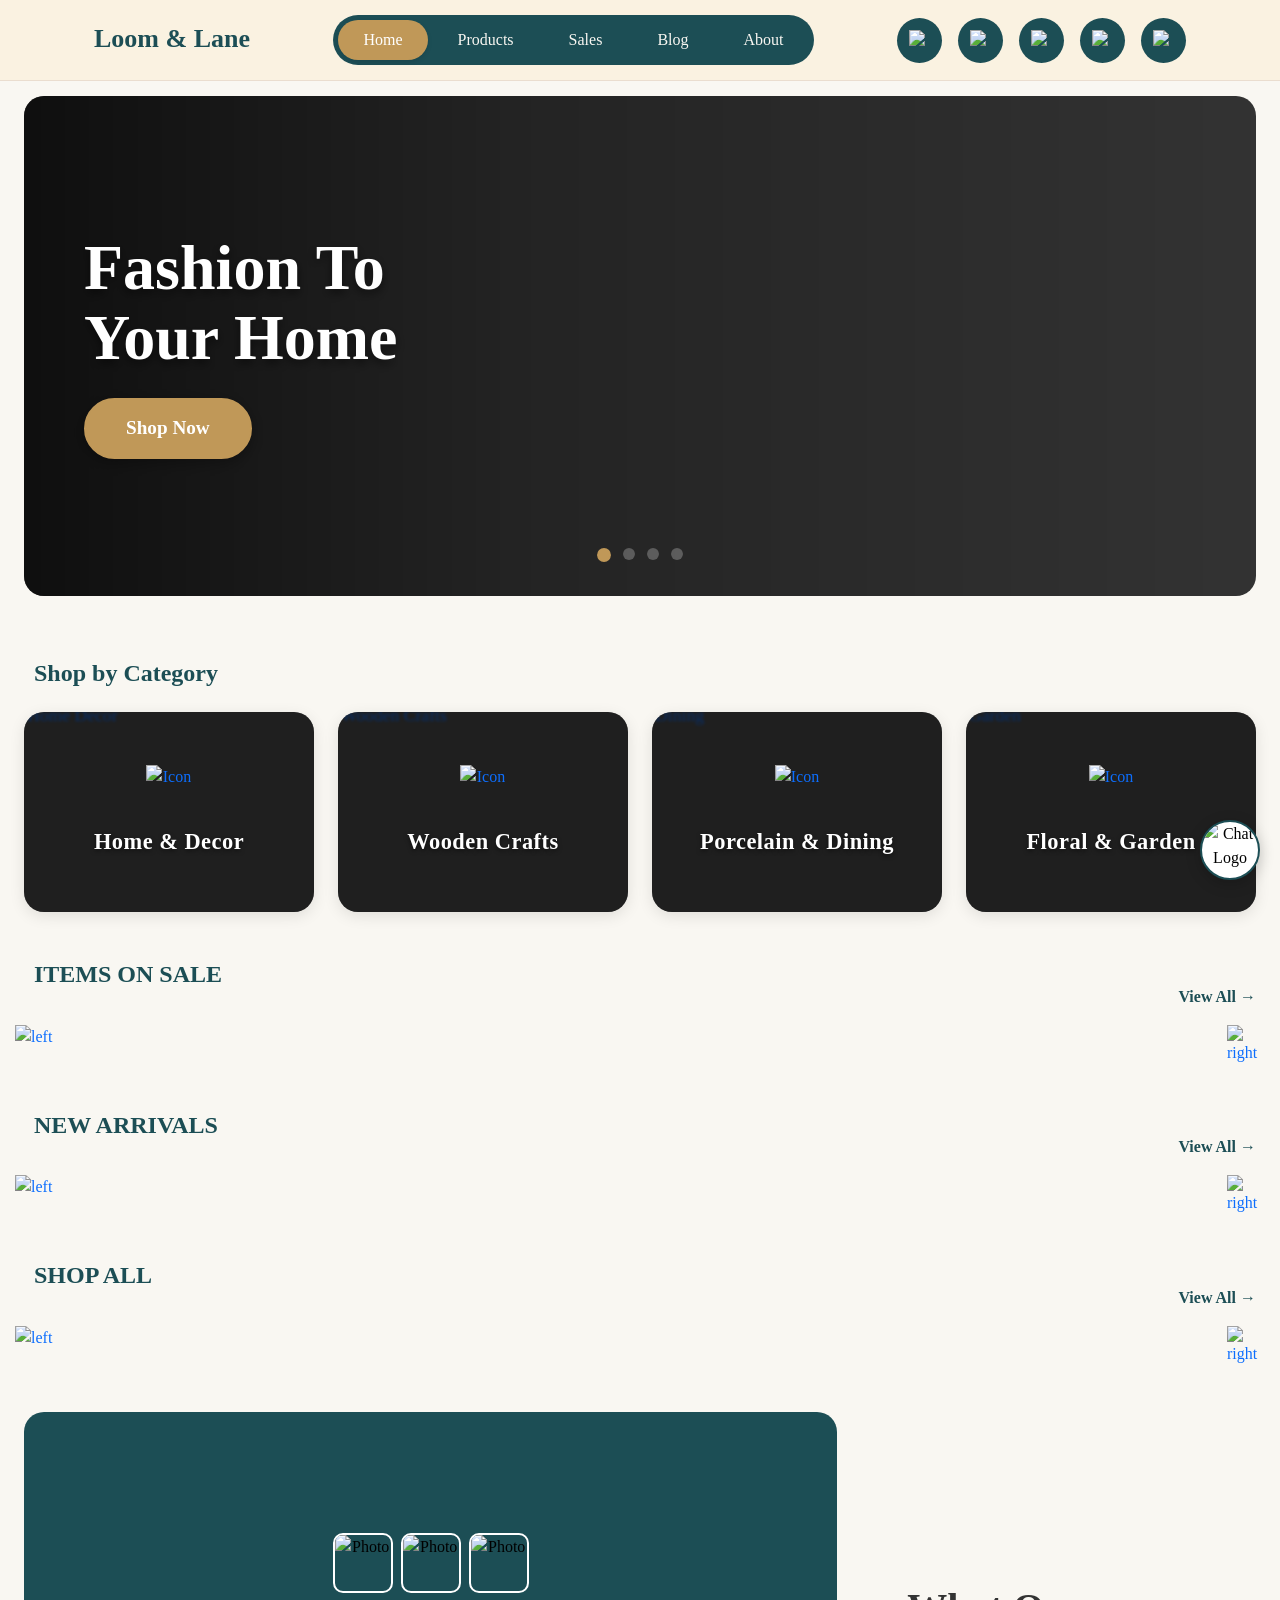
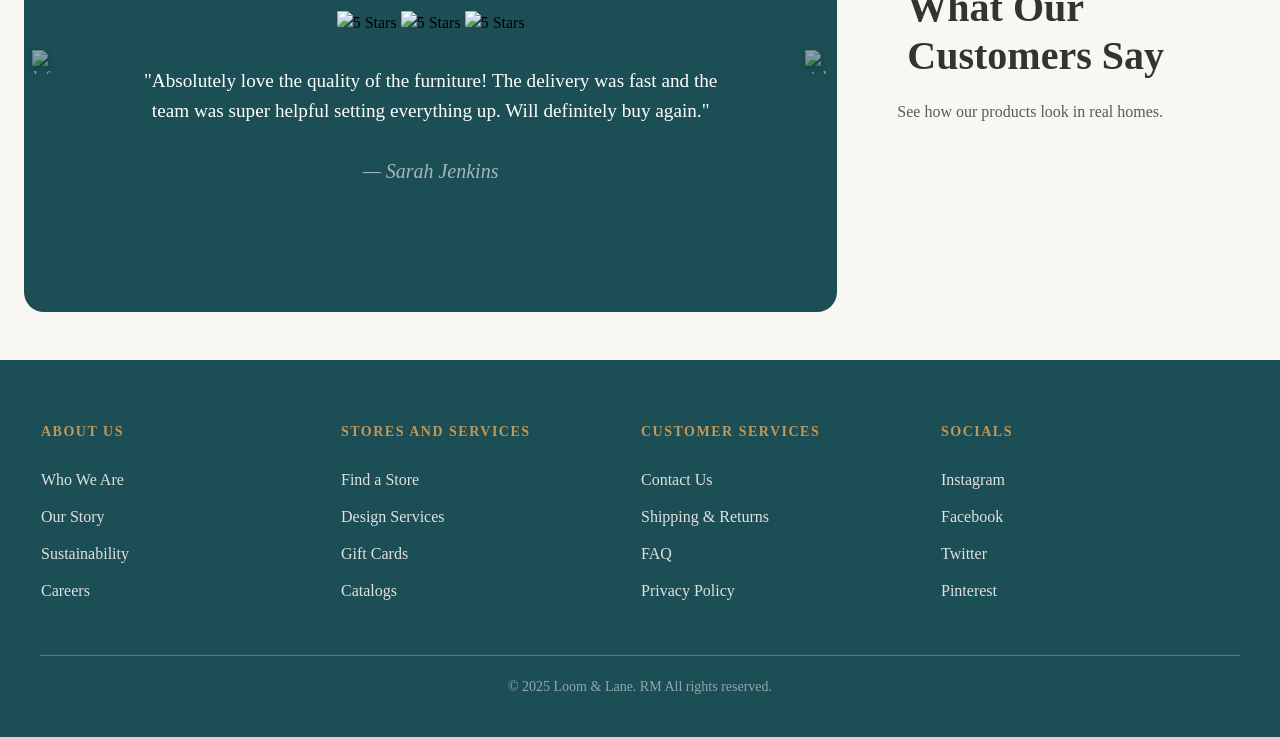
==== index.html @ faef854e "Add files via upload" ====
<!DOCTYPE html>
<html lang="en">

<head>
    <meta charset="UTF-8">
    <meta name="viewport" content="width=device-width, initial-scale=1.0">
    <title>Loom & Lane | Fashion To Your Home</title>
    <link rel="icon" type="image/x-icon" href=" assets/icons/logo2.png">
    <link href="https://cdn.jsdelivr.net/npm/bootstrap@5.3.8/dist/css/bootstrap.min.css" rel="stylesheet">
    <link rel="stylesheet" href="css/styles.css">
</head>

<body data-theme="light">

    <header class="site-header sticky-top">
        <div class="container px-4 d-flex justify-content-between align-items-center">
            <div class="logo-area"><a href="index.html" class="logo-text">Loom & Lane</a></div>
            <nav class="nav-pill-container d-none d-xl-block">
                <ul>
                    <li><a href="index.html" class="active">Home</a></li>
                    <li><a href="products.html">Products</a></li>
                    <li><a href="sales.html">Sales</a></li>
                    <li><a href="blog.html">Blog</a></li>
                    <li><a href="about.html">About</a></li>
                </ul>
            </nav>
            <div class="header-icons d-flex gap-3 align-items-center">
                <div class="search-wrapper position-relative">
                <input type="checkbox" id="search-toggle" class="d-none">
                <input type="text" id="search-input" class="search-input" placeholder="Search products...">
                <label for="search-toggle" class="icon-circle search-label">
                    <img src="assets/icons/header-icons/search.svg" alt="Search">
                </label>
                
                <div id="search-results" class="search-dropdown-box d-none"></div>
            </div>
                <button class="icon-circle theme-toggle border-0" id="theme-btn">
                    <img src="assets/icons/header-icons/light_mode.svg" alt="Light" class="mode-icon sun-icon">
                    <img src="assets/icons/header-icons/dark_mode.svg" alt="Dark" class="mode-icon moon-icon d-none">
                </button>
                <a href="watchlist.html" class="icon-circle d-none d-sm-flex"><img src=" assets/icons/header-icons/favorite.svg" alt="Wishlist"></a>
                <a href="cart.html" class="icon-circle position-relative">
                    <img src="assets/icons/header-icons/shopping_cart.svg" alt="Cart">
                    <span id="cart-count" class="position-absolute top-0 start-100 translate-middle badge rounded-pill bg-danger" style="font-size: 0.7rem; display: none;">
                        0
                    </span>
                </a>
                <a href="account.html" class="icon-circle d-none d-sm-flex"><img src="assets/icons/header-icons/account.svg" alt="Account"></a>
                <button class="icon-circle mobile-toggle d-xl-none" type="button" data-bs-toggle="offcanvas" data-bs-target="#mobileMenu">
                    <img src="assets/icons/header-icons/menu.svg" alt="Menu" style="width: 20px; height: 20px;">
                </button>
            </div>
        </div>
    </header>

    <div class="offcanvas offcanvas-end mobile-menu-drawer" tabindex="-1" id="mobileMenu">
        <div class="offcanvas-header">
            <h5 class="logo-text">Loom & Lane</h5>
            <button type="button" class="btn-close" data-bs-dismiss="offcanvas" aria-label="Close"></button>
        </div>
        <div class="offcanvas-body">
            <ul class="mobile-nav-list">
                <li><a href="index.html" class="active">Home</a></li>
                <li><a href="products.html">Products</a></li>
                <li><a href="sales.html">Sales</a></li>
                <li><a href="blog.html">Blog</a></li>
                <li><a href="about.html">About</a></li>
            </ul>
        </div>
    </div>

    <section class="hero-section">
        <div class="container-fluid px-4">
            <div id="heroSlider" class="carousel slide hero-card" data-bs-ride="carousel" data-bs-touch="true" data-bs-interval="4000">
                
                <div class="carousel-indicators">
                    <button type="button" data-bs-target="#heroSlider" data-bs-slide-to="0" class="active"></button>
                    <button type="button" data-bs-target="#heroSlider" data-bs-slide-to="1"></button>
                    <button type="button" data-bs-target="#heroSlider" data-bs-slide-to="2"></button>
                    <button type="button" data-bs-target="#heroSlider" data-bs-slide-to="3"></button>
                </div>

                <div class="carousel-inner h-100">
                    <div class="carousel-item active h-100 slide-gray" style="background-image: url(' assets/images/hero/Fashion To Your Home.jpeg');">
                        <div class="hero-overlay"></div>
                        <div class="hero-content">
                            <h2 class="hero-title">Fashion To <br>Your Home</h2>
                            <a href="products.html" class="btn-corner">Shop Now</a>
                        </div>
                    </div>
                    <div class="carousel-item h-100 slide-blue" style="background-image: url(' assets/images/hero/saleh.jpeg');">
                        <div class="hero-overlay"></div>
                        <div class="hero-content">
                            <h2 class="hero-title">Save up to 25%</h2>
                            <a href="sales.html" class="btn-corner">SALE</a>
                        </div>
                    </div>
                    <div class="carousel-item h-100 slide-green" style="background-image: url(' assets/images/hero/Natural Living.jpeg');">
                        <div class="hero-overlay"></div>
                        <div class="hero-content">
                            <h2 class="hero-title">Natural Living</h2>
                            <a href="products.html" class="btn-corner">Buy Now</a>
                        </div>
                    </div>
                    <div class="carousel-item h-100 slide-beige" style="background-image: url(' assets/images/hero/Cozy Comfort.jpeg');">
                        <div class="hero-overlay"></div>
                        <div class="hero-content">
                            <h2 class="hero-title">Cozy Comfort</h2>
                            <a href="products.html" class="btn-corner">Explore</a>
                        </div>
                    </div>
                </div>
            </div>
        </div>
    </section>

    <section class="container-fluid shop-container px-4 mt-5 mb-5">
        <h3 class="section-title mb-4">Shop by Category</h3>
        <div class="row g-4">
            <div class="col-6 col-lg-3">
                <a href="products.html?category=home" class="category-card">
                    <img src="assets/images/Categories/Home and Decor.jpeg" alt="Home Decor" class="cat-bg-img">
                    <div class="category-content">
                        <img src="assets/icons/category/home_decor.svg" alt="Icon" class="cat-icon">
                        <p>Home & Decor</p>
                    </div>
                </a>
            </div>
            <div class="col-6 col-lg-3">
                <a href="products.html?category=wood" class="category-card">
                    <img src="assets/images/Categories/Wooden Crafts.jpeg" alt="Wooden Crafts" class="cat-bg-img">
                    <div class="category-content">
                        <img src="assets/icons/category/wooden_craft.svg" alt="Icon" class="cat-icon">
                        <p>Wooden Crafts</p>
                    </div>
                </a>
            </div>
            <div class="col-6 col-lg-3">
                <a href="products.html?category=dining" class="category-card">
                    <img src="assets/images/Categories/Porcelain and Dining.jpeg" alt="Dining" class="cat-bg-img">
                    <div class="category-content">
                        <img src="assets/icons/category/porcelain_and_dining.svg" alt="Icon" class="cat-icon">
                        <p>Porcelain & Dining</p>
                    </div>
                </a>
            </div>
            <div class="col-6 col-lg-3">
                <a href="products.html?category=garden" class="category-card">
                    <img src="assets/images/Categories/Floral and Garden.jpeg" alt="Garden" class="cat-bg-img">
                    <div class="category-content">
                        <img src="assets/icons/category/floral_and_garden.svg" alt="Icon" class="cat-icon">
                        <p>Floral & Garden</p>
                    </div>
                </a>
            </div>
        </div>
    </section>

    <section class="container-fluid px-4 mt-5 mb-5">
        <div class="d-flex justify-content-between align-items-end mb-4">
            <h3 class="section-title text-uppercase">Items on Sale</h3>
            <a href="sales.html" class="view-all-link">View All &rarr;</a>
        </div>
        <div class="slider-wrapper position-relative">
            <a href="#start" class="arrow-btn left-arrow"><img src="assets/icons/product scroller/arrow_circle_left.svg" alt="left"></a>
            <div class="scroll-container" id="sale-container"></div>
            <a href="#end" class="arrow-btn right-arrow"><img src="assets/icons/product scroller/arrow_circle_right.svg" alt="right"></a>
        </div>
    </section>

    <section class="container-fluid px-4 mt-5 mb-5">
        <div class="d-flex justify-content-between align-items-end mb-4">
            <h3 class="section-title text-uppercase">New Arrivals</h3>
            <a href="products.html" class="view-all-link">View All &rarr;</a>
        </div>
        <div class="slider-wrapper position-relative">
            <a href="#start" class="arrow-btn left-arrow"><img src="assets/icons/product scroller/arrow_circle_left.svg" alt="left"></a>
            <div class="scroll-container" id="new-container"></div>
            <a href="#end" class="arrow-btn right-arrow"><img src="assets/icons/product scroller/arrow_circle_right.svg" alt="right"></a>
        </div>
    </section>

    <section class="container-fluid px-4 mt-5 mb-5">
        <div class="d-flex justify-content-between align-items-end mb-4">
            <h3 class="section-title text-uppercase">Shop All</h3>
            <a href="products.html" class="view-all-link">View All &rarr;</a>
        </div>
        <div class="slider-wrapper position-relative">
            <a href="#start" class="arrow-btn left-arrow"><img src="assets/icons/product scroller/arrow_circle_left.svg" alt="left"></a>
            <div class="scroll-container" id="all-container"></div>
            <a href="#end" class="arrow-btn right-arrow"><img src="assets/icons/product scroller/arrow_circle_right.svg" alt="right"></a>
        </div>
    </section>

    <section class="container-fluid px-4 mt-5 mb-5">
        <div class="row align-items-center">
            <div class="col-md-8 mb-4 mb-md-0">
                <div class="hero-card review-box-custom position-relative d-flex align-items-stretch">
                    <div id="reviewSlider" class="carousel slide w-100" data-bs-ride="carousel" data-bs-interval="4000">
                        <div class="carousel-inner h-100">
                            
                            <div class="carousel-item active h-100" style="background: transparent;">
                                <div class="d-flex flex-column justify-content-center align-items-center h-100 text-center px-5">
                                    <div class="d-flex gap-2 justify-content-center mb-3">
                                        <img src="assets/images/customer_review/c1.jpeg" alt="Photo" class="cust-photo" onclick="openReviewImage(this)">
                                        <img src="assets/images/customer_review/c2.jpeg" alt="Photo" class="cust-photo" onclick="openReviewImage(this)">
                                        <img src="assets/images/customer_review/c3.jpeg" alt="Photo" class="cust-photo" onclick="openReviewImage(this)">
                                    </div>
                                    <div class="mb-3">
                                        <img src="assets/icons/Customer review/star_rate.svg" alt="5 Stars" class="star-img">
                                        <img src="assets/icons/Customer review/star_rate.svg" alt="5 Stars" class="star-img">
                                        <img src="assets/icons/Customer review/star_rate.svg" alt="5 Stars" class="star-img">
                                    </div>
                                    <p class="review-text">"Absolutely love the quality of the furniture! The delivery was fast and the team was super helpful setting everything up. Will definitely buy again."</p>
                                    <h5 class="review-author mt-3">— Sarah Jenkins</h5>
                                </div>
                            </div>

                            <div class="carousel-item h-100" style="background: transparent;">
                                <div class="d-flex flex-column justify-content-center align-items-center h-100 text-center px-5">
                                    <div class="d-flex gap-2 justify-content-center mb-3">
                                        <img src="assets/images/customer_review/c4.jpeg" alt="Photo" class="cust-photo" onclick="openReviewImage(this)">
                                        <img src="assets/images/customer_review/c5.jpeg" alt="Photo" class="cust-photo" onclick="openReviewImage(this)">
                                    </div>
                                    <div class="mb-3"><img src=" assets/icons/Customer review/star_rate.svg" alt="5 Stars" class="star-img"></div>
                                    <p class="review-text">"The lamp looks exactly like the pictures. Great build quality and fits my living room perfectly."</p>
                                    <h5 class="review-author mt-3">— Michael Brown</h5>
                                </div>
                            </div>

                            <div class="carousel-item h-100" style="background: transparent;">
                                <div class="d-flex flex-column justify-content-center align-items-center h-100 text-center px-5">
                                    <div class="d-flex gap-2 justify-content-center mb-3">
                                        <img src=" assets/images/customer_review/c6.jpeg" alt="Customer Photo" class="cust-photo" onclick="openReviewImage(this)">
                                        <img src=" assets/images/customer_review/c7.jpeg" alt="Customer Photo" class="cust-photo" onclick="openReviewImage(this)">
                                    </div>
                                    <div class="mb-3">
                                        <img src=" assets/icons/Customer review/star_rate.svg" alt="5 Stars" class="star-img">
                                        <img src=" assets/icons/Customer review/star_rate.svg" alt="5 Stars" class="star-img">
                                        <img src=" assets/icons/Customer review/star_rate.svg" alt="5 Stars" class="star-img">
                                    </div>
                                    <p class="review-text">"Absolutely in love with this tapestry! The batik details of the elephants and dancers are incredibly intricate and add such a warm, cultural vibe to my living room."</p>
                                    <h5 class="review-author mt-3">— Sarah Jenkins</h5>
                                </div>
                            </div>

                        </div>
                        <button class="carousel-control-prev review-arrow arrow-left" type="button" data-bs-target="#reviewSlider" data-bs-slide="prev"><img src=" assets/icons/Customer review/arrow_circle_left.png" alt="left"></button>
                        <button class="carousel-control-next review-arrow arrow-right" type="button" data-bs-target="#reviewSlider" data-bs-slide="next"><img src=" assets/icons/Customer review/arrow_circle_right.png" alt="right"></button>
                    </div>
                </div>
            </div>
            <div class="col-md-4 ps-md-5 text-center text-md-start">
                <h2 class="section-title" style="color: #333; font-size: 2.5rem;">What Our<br>Customers Say</h2>
                <p class="text-muted mt-2">See how our products look in real homes.</p>
            </div>
        </div>
    </section>

    <footer class="container-fluid p-0 mt-5">
        <div class="footer-box">
            <table class="footer-table">
                <thead><tr><th width="25%">About Us</th><th width="25%">Stores And Services</th><th width="25%">Customer Services</th><th width="25%">Socials</th></tr></thead>
                <tbody>
                    <tr><td><a href="about.html">Who We Are</a></td><td><a href="about.html">Find a Store</a></td><td><a href="about.html">Contact Us</a></td><td><a href="#">Instagram</a></td></tr>
                    <tr><td><a href="about.html">Our Story</a></td><td><a href="about.html">Design Services</a></td><td><a href="#">Shipping & Returns</a></td><td><a href="#">Facebook</a></td></tr>
                    <tr><td><a href="about.html">Sustainability</a></td><td><a href="products.html">Gift Cards</a></td><td><a href="#">FAQ</a></td><td><a href="#">Twitter</a></td></tr>
                    <tr><td><a href="about.html">Careers</a></td><td><a href="about.html">Catalogs</a></td><td><a href="#">Privacy Policy</a></td><td><a href="#">Pinterest</a></td></tr>
                </tbody>
            </table>
            <hr style="border-color: #ffffff; margin-top: 40px; margin-bottom: 20px;">
            <p class="text-center small text-muted mb-0">&copy; 2025 Loom & Lane. RM All rights reserved.</p>
        </div>
    </footer>

    <div id="reviewImageModal" class="image-modal" onclick="closeReviewImage()">
        <span class="close-modal">&times;</span>
        <img class="modal-content no-anim" id="reviewFullImage">
    </div>

    <script src="https://cdn.jsdelivr.net/npm/bootstrap@5.3.8/dist/js/bootstrap.bundle.min.js"></script>
    
    <script src="data/products.js"></script>
    
    <script src="js/app.js"></script>

    <script>
        document.addEventListener('DOMContentLoaded', () => {
            
            // New Arrivals
            const newArrivalIds = [24, 18, 14, 7, 2, 22, 28, 4];

            // Shop All
            const shopAllIds = [26, 17, 23, 13, 4, 15, 8, 12];

            // Items on Sale
            const saleContainer = document.getElementById('sale-container');
            
            if(typeof productsData !== 'undefined') {
                const saleProducts = productsData.filter(p => p.price && p.price < p.original_price);
                renderProductList(saleContainer, saleProducts);

                
                const newContainer = document.getElementById('new-container');
                const newProducts = getProductsByIds(newArrivalIds);
                renderProductList(newContainer, newProducts);

               
                const allContainer = document.getElementById('all-container');
                const allProducts = getProductsByIds(shopAllIds);
                renderProductList(allContainer, allProducts);
            }

            // product details
            function getProductsByIds(idList) {
                
                return idList.map(id => productsData.find(p => p.id === id)).filter(item => item !== undefined);
            }

            
            function renderProductList(container, productList) {
                container.innerHTML = ''; 
                
                productList.forEach(prod => {
                    
                    const isOnSale = prod.price && prod.price < prod.original_price;
                    const displayPrice = isOnSale ? prod.price : prod.original_price;
                    
                    
                    const badgeHtml = isOnSale 
                        ? `<span class="badge-sale">${Math.round(((prod.original_price - prod.price)/prod.original_price)*100)}% OFF</span>` 
                        : '';
                    
                    const priceHtml = isOnSale
                        ? `<span class="price-old">LKR ${prod.original_price.toLocaleString()}</span>
                           <span class="price-new">LKR ${prod.price.toLocaleString()}</span>`
                        : `<p class="small">LKR ${prod.original_price.toLocaleString()}.00</p>`;

                    
                    const html = `
                        <a href="product-detail.html?id=${prod.id}" class="scroll-card position-relative">
                            ${badgeHtml}
                            <div class="img-wrapper">
                                <img src="../${prod.main_image}" alt="${prod.name}">
                            </div>
                            <h5 class="mt-3 fw-bold">${prod.name}</h5>
                            <div class="d-flex gap-2 align-items-center justify-content-center">
                                ${priceHtml}
                            </div>
                        </a>`;
                    
                    container.innerHTML += html;
                });
            }
        });

        
        function openReviewImage(img) {
            var modal = document.getElementById("reviewImageModal");
            var modalImg = document.getElementById("reviewFullImage");
            modal.style.display = "block";
            modalImg.src = img.src;
        }
        function closeReviewImage() {
            var modal = document.getElementById("reviewImageModal");
            modal.style.display = "none";
        }
    </script>

    <script src="https://cdn.jsdelivr.net/npm/bootstrap@5.3.8/dist/js/bootstrap.bundle.min.js"></script>
    <script src="js/chatbot.js"></script>

</body>
</html>
---- css/styles.css ----
body {
    font-family: 'Times New Roman', Times, serif;
    background-color: #F9F7F2;   
    color: rgb(0, 0, 0);
    margin: 0;
    padding: 0;
    transition: background-color 0.3s, color 0.3s;
}

/* --- header style --- */
.site-header {
    background: #faf2e1;
    padding: 15px 0;
    border-bottom: 1px solid #eaddcf;
    width: 100%;
    z-index: 1000;
}

.logo-text {
    font-family: 'Times New Roman', Times, serif;
    font-size: 26px;
    font-weight: bold;
    color: #1C4E55;
    text-decoration: none;
    line-height: 1;
    white-space: nowrap;
}

/* --- navigation pill --- */
.nav-pill-container ul {
    background-color: #1C4E55;
    border-radius: 50px;
    padding: 5px;
    margin: 0;
    display: flex;
    list-style: none;
    gap: 5px;
    align-items: center;
}

.nav-pill-container a {
    text-decoration: none;
    color: #F9F7F2;
    font-weight: 500;
    padding: 8px 25px;  
    font-size: 16px;    
    border-radius: 50px;
    display: block;
    transition: all 0.3s ease;
    white-space: nowrap;
}

.nav-pill-container a.active {
    background-color: #C09858;
    color: #ffffff;
    box-shadow: 0 2px 5px rgba(0,0,0,0.1);
}

.nav-pill-container a:hover {
    color: #9effdf;
}

/* --- icons --- */
.icon-circle {
    width: 45px;
    height: 45px;
    border: 1px solid rgba(28, 78, 85, 0.2); 
    border-radius: 50%;
    display: flex;
    align-items: center;
    justify-content: center;
    transition: all 0.2s;
    background-color: #1C4E55;
    text-decoration: none;
    box-sizing: border-box;
    flex-shrink: 0;
    cursor: pointer;
    border: none;
}

.icon-circle img {
    width: 20px;
    height: 20px;
    object-fit: contain;
    display: block;
}

.icon-circle:hover {
    background-color: #9effdf;
    transform: scale(1.05);
}

/* --- search bar --- */
.search-wrapper {
    display: flex;
    align-items: center; 
    height: 45px;
}

.search-input {
    height: 100%;        
    padding: 0;
    border: none;
    outline: none;
    background-color: transparent;
    font-size: 16px;
    color: #1C4E55;
    transition: width 0.4s ease, background-color 0.4s ease;
    border-radius: 50px 0 0 50px;
    width: 0;
    opacity: 0;
}

.search-label {
    z-index: 2;
}

#search-toggle:checked ~ .search-input {
    width: 220px;
    background-color: #e6dfcf; 
    padding: 0 0 0 20px; 
    opacity: 1;
}

#search-toggle:checked ~ .search-label {
    background-color: #e6dfcf;
    border-radius: 0 50px 50px 0;
}

/* --- mobile menu --- */
.mobile-menu-drawer {
    background-color: #faf2e1;
}

.mobile-nav-list {
    list-style: none;
    padding: 0;
    margin: 20px 0;
}

.mobile-nav-list li {
    margin-bottom: 10px;
}

.mobile-nav-list a {
    display: block;
    font-size: 18px;
    font-weight: 600;
    color: #1C4E55;
    text-decoration: none;
    padding: 10px;
    border-radius: 8px;
    text-align: center;
}

.mobile-nav-list a:hover,
.mobile-nav-list a.active {
    background-color: #e6dfcf;
}

/* --- theme --- */
.theme-toggle {
    background-color: #1C4E55; 
    cursor: pointer;
    position: relative;
    overflow: hidden;
}

.theme-toggle:hover {
    background-color: #9effdf;
}

.mode-icon {
    width: 20px;
    height: 20px;
    object-fit: contain;
}


/* hero section*/

.hero-section {
    background-color: transparent;
    padding: 15px 0; 
}

/* Rounded Corners */
.hero-card {
    border-radius: 20px;
    overflow: hidden;
    position: relative;
    height: 500px; 
    background-color: #333;
}

/* Background Image Slide */
.carousel-item {
    height: 100%; 
    width: 100%;
    background-size: cover;
    background-position: center;
    background-repeat: no-repeat;
    position: relative;
}

/* Gradient */
.hero-overlay {
    position: absolute;
    top: 0; left: 0; width: 100%; height: 100%;
    
    background: linear-gradient(to right, rgba(0,0,0,0.7) 0%, rgba(0,0,0,0.3) 40%, transparent 100%);
    z-index: 1;
}

/* Content Text & Buttons */
.hero-content {
    position: relative;
    z-index: 2;
    height: 100%;
    display: flex;
    flex-direction: column;
    justify-content: center;
    align-items: flex-start; 
    padding-left: 60px; 
    max-width: 600px;
}

/* Hero Title */
.hero-title {
    font-family: 'Playfair Display', serif;
    font-size: 4rem; 
    line-height: 1.1;
    margin-bottom: 25px;
    color: #ffffff !important; 
    text-shadow: 0 4px 10px rgba(0,0,0,0.5); 
    font-weight: 700;
}

/* universal hero button */
.btn-corner {
    display: inline-block;
    padding: 14px 40px;
    font-size: 1.2rem;
    font-weight: 600;
    text-decoration: none;
    border-radius: 50px;
    transition: all 0.3s ease;
    border: 2px solid transparent;
    box-shadow: 0 4px 15px rgba(0,0,0,0.3);
}

.btn-corner:hover {
    background-color: transparent;
    transform: translateY(-3px);
}

/* --- slideshow 4 colors --- */

/* Slide 1 */
.slide-gray .btn-corner {
    background-color: #C09858; 
    color: #ffffff;
    border-color: #C09858;
}
.slide-gray .btn-corner:hover {
    color: #C09858; 
    border-color: #fff; 
    background-color: #fff;
}

/* Slide 2 */
.slide-blue .btn-corner {
    background-color: #ff0000; 
    color: #ffffff;
    border-color: #ff0000;
}
.slide-blue .btn-corner:hover {
    color: #1C4E55; 
    border-color: #fff; 
    background-color: #fff;
}

/* Slide 3 */
.slide-green .btn-corner {
    background-color: #2E947A; 
    color: #ffffff;
    border-color: #2E947A;
}
.slide-green .btn-corner:hover {
    color: #2E947A; 
    background-color: #fff;
    border-color: #fff;
}

/* Slide 4*/
.slide-beige .btn-corner {
    background-color: #3E2B26; 
    color: #ffffff;
    border-color: #3E2B26;
}
.slide-beige .btn-corner:hover {
    color: #3E2B26;
    background-color: #fff;
    border-color: #fff;
}


/* indicators */
.carousel-indicators { z-index: 10; margin-bottom: 1.5rem; }
.carousel-indicators button {
    width: 12px !important; height: 12px !important; border-radius: 50%;
    background-color: rgba(255, 255, 255, 0.5) !important; border: none; margin: 0 6px !important;
}
.carousel-indicators .active { width: 14px !important; height: 14px !important; background-color: #C09858 !important; opacity: 1; }

/* mobile height */
@media (max-width: 768px) {
    .hero-card, .carousel-item { height: 400px; } 
    .hero-title { font-size: 2.8rem; }
    .hero-content { padding-left: 20px; padding-right: 20px; align-items: center; text-align: center; width: 100%; max-width: 100%; background: rgba(0,0,0,0.3); } /* Center on mobile */
    .hero-overlay { background: rgba(0,0,0,0.4); }
}


/* category selection */
.section-title {
    text-align: left; margin-bottom: 20px; font-weight: bold; font-size: 1.5rem; color: #1C4E55; margin-left: 10px;
}

.category-card {
    position: relative; display: flex; align-items: center; justify-content: center;
    height: 200px; border-radius: 20px; overflow: hidden; text-decoration: none;
    box-shadow: 0 4px 15px rgba(0,0,0,0.1); transition: transform 0.3s ease, box-shadow 0.3s ease;
    cursor: pointer; background-color: #333;
}
.category-card:hover { transform: translateY(-5px); box-shadow: 0 10px 25px rgba(0,0,0,0.2); }

.category-card::before {
    content: ""; position: absolute; top: 0; left: 0; right: 0; bottom: 0;
    background: rgba(0, 0, 0, 0.4); transition: background 0.3s ease; z-index: 1;
}
.category-card:hover::before { background: rgba(0, 0, 0, 0.5); }

.cat-bg-img {
    position: absolute; top: 0; left: 0; width: 100%; height: 100%; object-fit: cover;
    z-index: 0; filter: blur(1.5px) brightness(0.7); transform: scale(1.1);
    transition: filter 0.3s ease, transform 0.3s ease;
}
.category-card:hover .cat-bg-img { filter: blur(1px) brightness(0.6); transform: scale(1.15); }

.category-content {
    position: relative; z-index: 2; text-align: center; display: flex;
    flex-direction: column; align-items: center; gap: 10px; padding: 20px;
}
.category-content .cat-icon { width: 45px; height: 45px; margin-bottom: 5px; }
.category-content p {
    color: #ffffff; font-size: 1.4rem; font-weight: 600; margin: 0;
    font-family: 'Times New Roman', Times, serif; text-shadow: 0 2px 4px rgba(0,0,0,0.5);
    letter-spacing: 0.5px;
}

@media (max-width: 768px) {
    .category-card { height: 160px; }
    .category-content p { font-size: 1.1rem; }
    .category-content .cat-icon { width: 35px; height: 35px; }
}

/*product slider*/
.slider-wrapper { display: flex; align-items: center; position: relative; }
.scroll-container {
    display: flex; overflow-x: auto; gap: 20px; padding: 10px 0 20px 0; width: 100%;
    scroll-behavior: smooth; scroll-snap-type: x mandatory; scrollbar-width: thin;
    scrollbar-color: #1C4E55 transparent; 
}
.scroll-container::-webkit-scrollbar { height: 8px; }
.scroll-container::-webkit-scrollbar-track { background: transparent; border-radius: 10px; margin: 0 20px; }
.scroll-container::-webkit-scrollbar-thumb { background: #1C4E55; border-radius: 10px; cursor: pointer; }
.scroll-container::-webkit-scrollbar-thumb:hover { background: #153a40; }

.arrow-btn {
    position: absolute; top: 40%; transform: translateY(-50%); z-index: 10;
    width: 40px; height: 40px; background: transparent; border-radius: 50%;
    display: flex; align-items: center; justify-content: center; cursor: pointer;
    text-decoration: none; border: 1px solid transparent; transition: all 0.3s ease;
}
.arrow-btn:hover { background: #ffffff; box-shadow: 0 4px 6px rgba(0,0,0,0.15); border-color: #eee; }
.left-arrow { left: -10px; }
.right-arrow { right: -10px; }
.arrow-btn img { width: 40px; height: 40px; object-fit: contain; }
.arrow-light { display: block; }
.arrow-dark { display: none; }

.scroll-card, .grid-card {
    min-width: 250px; max-width: 250px; text-decoration: none; display: block;
    transition: transform 0.2s; scroll-snap-align: start; outline: none; 
}
.grid-card { min-width: 0; width: 100%; max-width: 100%; } 
.scroll-card:hover, .grid-card:hover { transform: translateY(-5px); }

.img-wrapper {
    background-color: #f4f4f4; border-radius: 10px; overflow: hidden;
    height: 300px; display: flex; align-items: center; justify-content: center;
}
.img-wrapper img { width: 100%; height: 100%; object-fit: cover; }

.view-all-link { text-decoration: none; color: #1C4E55; font-weight: bold; font-size: 1rem; transition: color 0.3s ease; }
.view-all-link:hover { color: #3996a2; text-decoration: underline; }

.scroll-card h5, .grid-card h5 { color: #1C4E55 !important; transition: color 0.3s; }
.scroll-card p, .grid-card p { color: #1C4E55 !important; opacity: 0.9; }
.scroll-card:hover h5, .grid-card:hover h5 { color: #C09858 !important; }

/* customer review*/
#reviewSlider .carousel-item { height: 100%; }
#reviewSlider .carousel-item.active,
#reviewSlider .carousel-item-next,
#reviewSlider .carousel-item-prev { display: flex !important; flex-direction: column; justify-content: center; align-items: center; }
.review-text { font-size: 1.2rem; color: #ffffff; line-height: 1.6; margin-top: 15px; max-width: 80%; }
.review-author { opacity: 0.6; font-style: italic; color: #ffffff; }
.cust-photo { width: 60px; height: 60px; object-fit: cover; border-radius: 10px; border: 2px solid white; cursor: pointer; }
.star-img { height: 20px; width: auto; }
.review-arrow { position: absolute; top: 50%; transform: translateY(-50%); width: 40px !important; height: 40px !important; background: transparent !important; border: none; box-shadow: none !important; display: flex; align-items: center; justify-content: center; z-index: 10; cursor: pointer; }
.review-arrow img { width: 24px; height: 24px; object-fit: contain; filter: drop-shadow(0 2px 3px rgba(0,0,0,0.5)); }


.review-box-custom {
    background-color: #1C4E55; 
}
[data-theme="dark"] .review-box-custom {
    background-color: #122123; 
    border: 1px solid #2F3E46;
}

/* footer*/
.footer-box { background-color: #1C4E55; color: white; padding: 60px 40px 40px 40px; width: 100%; border-radius: 0; }
.footer-table { width: 100%; border-collapse: collapse; table-layout: fixed; }
.footer-table th { text-align: left; padding-bottom: 25px; font-size: 14px; text-transform: uppercase; letter-spacing: 1.5px; color: #C09858; font-weight: 600; }
.footer-table td { padding-bottom: 12px; vertical-align: top; }
.footer-table a { color: #e0e0e0; text-decoration: none; font-size: 16px; transition: color 0.3s ease; display: block; }
.footer-table a:hover { color: #C09858; padding-left: 5px; }
.footer-box p { color: #e0e0e0 !important; opacity: 0.6 !important; }
@media (max-width: 768px) {
    .footer-table, .footer-table tbody, .footer-table tr, .footer-table td, .footer-table th { display: block; width: 100%; }
    .footer-table th { margin-top: 30px; border-bottom: 1px solid #444; padding-bottom: 10px; margin-bottom: 15px; }
    .footer-table tr { margin-bottom: 0; }
}

/* product details */
.main-img-wrapper { background-color: #f4f4f4; border-radius: 20px; overflow: hidden; width: 100%; aspect-ratio: 1 / 1; display: flex; align-items: center; justify-content: center; }
.main-img-wrapper img { width: 100%; height: 100%; object-fit: cover; }
.thumb-img { width: 80px; height: 80px; object-fit: cover; border-radius: 10px; cursor: pointer; opacity: 0.6; transition: all 0.2s ease; border: 2px solid transparent; }
.thumb-img:hover { opacity: 1; }
.thumb-img.active { opacity: 1; border-color: #1C4E55; transform: scale(1.05); }
.quantity-input { width: 80px; text-align: center; border: 1px solid #1C4E55; border-radius: 10px; color: #1C4E55; font-weight: bold; }
.btn-teal-solid { background-color: #1C4E55; color: white; border: 2px solid #1C4E55; transition: all 0.3s; }
.btn-teal-solid:hover { background-color: #153a40; border-color: #153a40; color: white; }
.btn-gold-solid { background-color: #C09858; color: #1C4E55; border: 2px solid #C09858; transition: all 0.3s; }
.btn-gold-solid:hover { background-color: #a88548; color: white; }
.btn-teal-outline { background-color: transparent; color: #1C4E55; border: 2px solid #1C4E55; transition: all 0.3s; }
.btn-teal-outline:hover { background-color: #1C4E55; color: white; }
.bg-teal-solid { background-color: #1C4E55; color: white; }

.review-section-box { background-color: #1C4E55; }
.review-input-wrapper { background-color: #ffffff; border-radius: 15px; transition: transform 0.2s; }
.review-input-wrapper:focus-within { transform: translateY(-2px); box-shadow: 0 5px 15px rgba(0,0,0,0.2); }
.review-input-wrapper .text-muted { opacity: 0.7; color: #6c757d; }
.upload-btn { cursor: pointer; border: 1px dashed #ccc; padding: 5px 10px; border-radius: 8px; color: #666; transition: all 0.2s; }
.upload-btn:hover { background-color: #f9f9f9; border-color: #1C4E55; color: #1C4E55; }
.icon-default { display: block; } .icon-white { display: none; }
.cat-pill { display: flex; flex-direction: column; align-items: center; justify-content: center; width: 100px; text-decoration: none; color: #1C4E55; transition: transform 0.2s; }
.cat-pill:hover { transform: translateY(-5px); color: #C09858; }
.cat-pill-icon { width: 60px; height: 60px; background-color: #E2EBE9; border-radius: 15px; display: flex; align-items: center; justify-content: center; margin-bottom: 10px; transition: background-color 0.3s; }
.cat-pill-icon img { width: 30px; height: 30px; }
.cat-pill:hover .cat-pill-icon { background-color: #1C4E55; }
.cat-pill:hover .cat-pill-icon img { filter: brightness(0) invert(1); }
.btn-outline-teal { color: #1C4E55; border-color: #1C4E55; border-radius: 50px; padding: 5px 20px; }
.btn-outline-teal:hover { background-color: #1C4E55; color: white; }
.custom-pagination { display: flex; justify-content: center; align-items: center; gap: 15px; }
.custom-pagination .page-link { color: #1C4E55; border: none; background: transparent; font-weight: 600; margin: 0; border-radius: 50% !important; width: 45px; height: 45px; display: flex; align-items: center; justify-content: center; transition: all 0.2s ease; cursor: pointer; }
.custom-pagination .page-item.active .page-link { background-color: #1C4E55; color: #fff; box-shadow: 0 4px 10px rgba(28, 78, 85, 0.3); }
.custom-pagination .page-link:hover { background-color: #E2EBE9; color: #C09858; transform: translateY(-2px); }
.star-rating { display: flex; flex-direction: row-reverse; justify-content: center; gap: 5px; }
.star { font-size: 1.5rem; color: rgba(255, 255, 255, 0.3); cursor: pointer; transition: color 0.2s ease, transform 0.2s ease; }
.star:hover, .star:hover ~ .star { color: #ffc107; transform: scale(1.1); }
input[type="radio"]:checked ~ label { color: #ffc107; }
.btn-express { background-color: #e0e0e0; border: none; color: #333; padding: 10px 30px; border-radius: 5px; font-weight: 500; min-width: 120px; transition: 0.2s; }
.btn-express:hover { background-color: #d0d0d0; }
.checkout-form-area { border: 1px solid #eaddcf; background-color: #ffffff; }
.form-control, .form-select { background-color: #F0EBE0; border: 1px solid transparent; color: #1C4E55; }
.form-control:focus, .form-select:focus { background-color: #ffffff; border-color: #1C4E55; box-shadow: none; }
.payment-accordion { border-color: #eaddcf !important; }
.bg-light-accent { background-color: #F8F5EF !important; }
.border-bottom { border-bottom-color: #1C4E55 !important; }
.btn-express { background-color: #2F3E46; color: #F9F7F2; }
.btn-express:hover { background-color: #C09858; color: #0E1819; }
.cart-item, .checkout-item { display: flex; align-items: center; padding: 20px 0; border-bottom: 1px solid #eaddcf; }
.cart-item-img, .checkout-item-img { width: 80px; height: 80px; border-radius: 10px; object-fit: cover; background-color: #f4f4f4; }
.checkout-item-img { width: 60px; height: 60px; }
.cart-item-info, .checkout-item-details { flex-grow: 1; padding-left: 20px; }
.cart-item-title, .checkout-item-name { font-weight: 600; color: #1C4E55; margin-bottom: 5px; font-size: 1.1rem; }
.checkout-item-name { font-size: 1rem; }
.cart-item-price { color: #C09858; font-weight: 500; }
.cart-qty-input { width: 60px; text-align: center; border: 1px solid #1C4E55; border-radius: 8px; color: #1C4E55; font-weight: bold; padding: 5px; }
.btn-trash { background: none; border: none; cursor: pointer; opacity: 0.6; transition: 0.2s; }
.btn-trash:hover { opacity: 1; transform: scale(1.1); }
.trash-light { display: none; }
.trash-dark { display: block; }
.cart-icon-light { display: none; }
.cart-icon-dark { display: block; }
.arrow-light { display: none; }
.arrow-dark { display: block; }
.watchlist-title-icon { filter: invert(66%) sepia(34%) saturate(696%) hue-rotate(356deg) brightness(91%) contrast(89%); }
.watchlist-card { background-color: #ffffff; border-radius: 15px; padding: 15px; transition: transform 0.2s, box-shadow 0.2s; border: 1px solid #eaddcf; height: 100%; display: flex; flex-direction: column; }
.watchlist-card:hover { transform: translateY(-5px); box-shadow: 0 10px 20px rgba(0,0,0,0.05); }
.watchlist-img-wrapper { background-color: #f4f4f4; border-radius: 10px; height: 200px; width: 100%; display: flex; align-items: center; justify-content: center; overflow: hidden; margin-bottom: 15px; }
.watchlist-img { width: 100%; height: 100%; object-fit: cover; }
.watchlist-info { flex-grow: 1; }

/* Dark Mode */
[data-theme="dark"] { background-color: #0E1819; color: #F9F7F2; }
[data-theme="dark"] .site-header { background-color: #122123; border-bottom: 1px solid #1C4E55; }
[data-theme="dark"] .logo-text { color: #F9F7F2; }
[data-theme="dark"] #search-toggle:checked ~ .search-input, [data-theme="dark"] #search-toggle:checked ~ .search-label { background-color: #1C4E55; color: #F9F7F2; }
[data-theme="dark"] .search-input { color: #F9F7F2; }
[data-theme="dark"] .hero-section { background-color: #0E1819; }

[data-theme="dark"] .hero-title { color: #ffffff !important; } 
[data-theme="dark"] .section-title { color: #C09858 !important; }
[data-theme="dark"] .scroll-card h5, [data-theme="dark"] .grid-card h5 { color: #F9F7F2 !important; }
[data-theme="dark"] .scroll-card p, [data-theme="dark"] .grid-card p { color: #a0c2c7 !important; }
[data-theme="dark"] .img-wrapper, [data-theme="dark"] .main-img-wrapper { background-color: #1C4E55; border: 1px solid #2F3E46; }
[data-theme="dark"] .view-all-link { color: #C09858; }
[data-theme="dark"] .product-title { color: #F9F7F2 !important; }
[data-theme="dark"] .price-text { color: #C09858 !important; }
[data-theme="dark"] .details-title, [data-theme="dark"] .quantity-label { color: #C09858 !important; }
[data-theme="dark"] .review-title { color: #C09858 !important; }
[data-theme="dark"] .quantity-input { background-color: transparent; border-color: #C09858; color: #F9F7F2 !important; }
[data-theme="dark"] .review-section-box { background-color: #0E1819 !important; border: 1px solid #2F3E46; }
[data-theme="dark"] .review-input-wrapper { background-color: #1C4E55 !important; }
[data-theme="dark"] .review-input-wrapper textarea { color: #F9F7F2; }
[data-theme="dark"] .review-input-wrapper textarea::placeholder { color: rgba(249, 247, 242, 0.7) !important; }
[data-theme="dark"] .review-input-wrapper .text-muted { color: #F9F7F2 !important; opacity: 1 !important; }
[data-theme="dark"] .upload-btn { border-color: #F9F7F2 !important; color: #F9F7F2 !important; opacity: 0.9; }
[data-theme="dark"] .upload-btn:hover { background-color: rgba(249, 247, 242, 0.1); color: #ffffff !important; border-color: #ffffff !important; opacity: 1; }
[data-theme="dark"] .icon-default { display: none; }
[data-theme="dark"] .icon-white { display: block; }
[data-theme="dark"] .btn-teal-solid { background-color: #C09858; color: #0E1819; border-color: #C09858; }
[data-theme="dark"] .btn-gold-solid { background-color: #1C4E55; color: #C09858 !important; border-color: #1C4E55; }
[data-theme="dark"] .btn-teal-outline { color: #F9F7F2; border-color: #F9F7F2; }
[data-theme="dark"] .btn-teal-outline:hover { background-color: #F9F7F2; color: #0E1819; }
[data-theme="dark"] .blog-card { border: 1px solid #2F3E46; }
[data-theme="dark"] .arrow-icon-default { display: none !important; }
[data-theme="dark"] .arrow-icon-gold { display: block !important; }
[data-theme="dark"] .arrow-btn:hover { background: #2F3E46; border-color: #C09858; }
[data-theme="dark"] .text-muted { color: #F9F7F2 !important; opacity: 0.8; }
[data-theme="dark"] .mobile-menu-drawer { background-color: #122123; }
[data-theme="dark"] .mobile-nav-list a { color: #F9F7F2; }
[data-theme="dark"] .mobile-nav-list a:hover, [data-theme="dark"] .mobile-nav-list a.active { background-color: #1C4E55; }
[data-theme="dark"] .btn-close { filter: invert(1) grayscale(100%) brightness(200%); }
[data-theme="dark"] .scroll-container { scrollbar-color: #C09858 transparent !important; }
[data-theme="dark"] .scroll-container::-webkit-scrollbar-track { background-color: transparent !important; }
[data-theme="dark"] .scroll-container::-webkit-scrollbar-thumb { background-color: #C09858 !important; }
[data-theme="dark"] .checkout-form-area, [data-theme="dark"] .order-summary-box { background-color: #122123; border-color: #1C4E55; }
[data-theme="dark"] .form-control, [data-theme="dark"] .form-select { background-color: #1C4E55; color: #F9F7F2; border-color: #2F3E46; }
[data-theme="dark"] .payment-accordion { border-color: #1C4E55 !important; }
[data-theme="dark"] .bg-light-accent { background-color: #152b2e !important; border-bottom-color: #1C4E55 !important; }
[data-theme="dark"] .border-bottom { border-bottom-color: #1C4E55 !important; }
[data-theme="dark"] .btn-express { background-color: #2F3E46; color: #F9F7F2; }
[data-theme="dark"] .btn-express:hover { background-color: #C09858; color: #0E1819; }
[data-theme="dark"] .cart-item, [data-theme="dark"] .checkout-item { border-bottom-color: #2F3E46; }
[data-theme="dark"] .cart-item-title, [data-theme="dark"] .checkout-item-name { color: #F9F7F2; }
[data-theme="dark"] .cart-item-price { color: #C09858; }
[data-theme="dark"] .cart-qty-input { background: transparent; border-color: #C09858; color: #F9F7F2; }
[data-theme="dark"] .trash-light { display: none; }
[data-theme="dark"] .trash-dark { display: block; }
[data-theme="dark"] .cart-icon-light { display: none; }
[data-theme="dark"] .cart-icon-dark { display: block; }
[data-theme="dark"] .arrow-light { display: none; }
[data-theme="dark"] .arrow-dark { display: block; }
[data-theme="dark"] .watchlist-title-icon { filter: invert(66%) sepia(34%) saturate(696%) hue-rotate(356deg) brightness(91%) contrast(89%); }
[data-theme="dark"] #watchlist-title { color: #C09858 !important; }
[data-theme="dark"] .watchlist-card { background-color: #122123; border-color: #2F3E46; }
[data-theme="dark"] .watchlist-img-wrapper { background-color: #1C4E55; }
[data-theme="dark"] .cat-pill { color: #F9F7F2; }
[data-theme="dark"] .cat-pill-icon { background-color: #2F3E46; }
[data-theme="dark"] .cat-pill-icon img { filter: invert(1); }
[data-theme="dark"] .btn-outline-teal { color: #C09858; border-color: #C09858; }
[data-theme="dark"] .btn-outline-teal:hover { background-color: #C09858; color: #0E1819; }
[data-theme="dark"] .custom-pagination .page-link { color: #F9F7F2; }
[data-theme="dark"] .custom-pagination .page-item.active .page-link { background-color: #C09858; color: #0E1819; }
[data-theme="dark"] .btn-checkout { background-color: #1C4E55; border-color: #1C4E55; color: #ffffff !important; }
[data-theme="dark"] .btn-checkout:hover { background-color: #C09858; border-color: #C09858; color: #ffffff !important; }

[data-theme="dark"] .bg-teal-solid { background-color: #C09858; color: #0E1819; }

/* Image zoom */
.cursor-zoom { cursor: zoom-in; transition: transform 0.3s ease; }
.cursor-zoom:hover { transform: scale(1.02); }
.image-modal { display: none; position: fixed; z-index: 2000; padding-top: 50px; left: 0; top: 0; width: 100%; height: 100%; overflow: auto; background-color: rgba(0,0,0,0.9); backdrop-filter: blur(5px); }
.modal-content { margin: auto; display: block; width: auto; max-width: 90%; max-height: 90vh; background-color: transparent; box-shadow: none; border: none; }
.modal-content.no-anim { animation: none; } /* Added no-anim class */
@keyframes zoom { from {transform:scale(0)} to {transform:scale(1)} }
.close-modal { position: absolute; top: 20px; right: 40px; color: #f1f1f1; font-size: 50px; font-weight: bold; transition: 0.3s; line-height: 1; cursor: pointer; }
.close-modal:hover, .close-modal:focus { color: #C09858; text-decoration: none; cursor: pointer; }
@media only screen and (max-width: 700px){ .modal-content { width: 100%; } .close-modal { top: 10px; right: 20px; font-size: 40px; } }

/* spacing */
@media (min-width: 1400px) { .shop-container { padding-left: 8vw !important; padding-right: 8vw !important; } }
@media (min-width: 1800px) { .shop-container { padding-left: 15vw !important; padding-right: 15vw !important; } }


/* sales page style*/

/* Sales Hero Banner */
.slide-red-blend::before {
    
    background: linear-gradient(to right, rgba(139, 0, 0, 0.8) 0%, rgba(139, 0, 0, 0.4) 60%, transparent 100%);
    z-index: 1;
}
.slide-red-blend .hero-title {
    color: #ffffff !important;
}

/* Sale Pill */
.badge-sale {
    position: absolute;
    top: 15px;
    left: 15px;
    background-color: #dc3545; 
    color: white;
    padding: 5px 12px;
    border-radius: 50px;
    font-size: 0.8rem;
    font-weight: 600;
    z-index: 10;
    box-shadow: 0 2px 5px rgba(0,0,0,0.2);
    letter-spacing: 0.5px;
}

/* Old price */
.price-old {
    text-decoration: line-through;
    color: #6c757d; 
    font-size: 0.9em;
    margin-right: 8px;
    font-weight: 400;
}

/* New Price */
.price-new {
    color: #C09858;
    font-weight: 700;
}


.hero-card.hero-slide-item.slide-red-blend {
    background-size: cover !important; 
    background-position: center center !important;
}
.hero-card.hero-slide-item.slide-red-blend .hero-content {
    padding-left: 0 !important;
    padding-right: 0 !important;
    align-items: center !important;
    text-align: center !important;
    width: 100%;
    max-width: 100%;
}


/* blog styles */


.blog-card {
    display: block;
    text-decoration: none;
    transition: transform 0.3s ease;
}
.blog-card:hover {
    transform: translateY(-5px);
}


.blog-img-wrapper {
    width: 100%;
   
    aspect-ratio: 1 / 1; 
    overflow: hidden;
    border-radius: 20px;
    background-color: #f4f4f4;
    margin-bottom: 15px;
}

.blog-img-wrapper img {
    width: 100%;
    height: 100%;
    object-fit: cover;
    transition: transform 0.5s ease;
}

.blog-card:hover .blog-img-wrapper img {
    transform: scale(1.05);
}


.cat-badge {
    background-color: #1C4E55; 
    color: #ffffff; 
    font-size: 0.75rem;
    text-transform: uppercase;
    letter-spacing: 1px;
    padding: 5px 12px;
    border-radius: 50px;
    display: inline-block;
    margin-bottom: 8px;
}

.blog-grid-title {
    color: #1C4E55;
    font-family: 'Playfair Display', serif;
    font-weight: 700;
    font-size: 1.3rem;
    line-height: 1.4;
    transition: color 0.3s;
}

.blog-card:hover .blog-grid-title {
    color: #C09858;
}

/* Dark Mode for Blog */
[data-theme="dark"] .blog-grid-title { color: #F9F7F2; }
[data-theme="dark"] .cat-badge { background-color: #C09858; color: #0E1819; }
[data-theme="dark"] .blog-img-wrapper { background-color: #1C4E55; border: 1px solid #2F3E46; }


/* blog detail page */

[data-theme="dark"] #article-title {
    color: #ffffff !important;
}

[data-theme="dark"] #article-content {
    color: #e0e0e0 !important;
}

[data-theme="dark"] #article-date {
    color: #C09858 !important;
}

[data-theme="dark"] .breadcrumb .breadcrumb-item a {
    color: #C09858;
}

[data-theme="dark"] .breadcrumb .breadcrumb-item.active {
    color: #F9F7F2;
}

[data-theme="dark"] .breadcrumb-item+.breadcrumb-item::before {
    color: #6c757d;
}

/* about page*/
.about-hero-img {
    border-radius: 20px;
    box-shadow: 0 10px 30px rgba(0,0,0,0.1);
}

.text-justify {
    text-align: justify;
}

.social-icon-lg {
    width: 60px;
    height: 60px;
    border-radius: 50%;
    background-color: #E2EBE9;
    display: flex;
    align-items: center;
    justify-content: center;
    transition: all 0.3s ease;
    border: 1px solid transparent;
}

.social-icon-lg img {
    width: 30px;
    height: 30px;
    object-fit: contain;
}


.social-icon-lg:hover {
    transform: translateY(-5px);
    
}



.mission-text {
    color: #6c757d;
}


[data-theme="dark"] .mission-text {
    color: #1C4E55 !important; 
    opacity: 1;
}


[data-theme="dark"] .mission-card {
    background-color: #ffffff !important;
}


[data-theme="dark"] .mission-card h5 {
    color: #1C4E55 !important;
}


/* checkout, cart, promo code */

/* --- Checkout Button --- */
.btn-checkout {
    background-color: #1C4E55 !important; 
    color: #ffffff !important;
    border: 2px solid #1C4E55;
    transition: all 0.3s;
}
.btn-checkout:hover {
    background-color: #C09858 !important; 
    border-color: #C09858;
}

/* --- Dark Mode Text Cart --- */
[data-theme="dark"] .payment-title,
[data-theme="dark"] .total-label,
[data-theme="dark"] #cart-total {
    color: #C09858 !important; 
}

/* --- promo bar infinit loop --- */
.promo-bar {
    background-color: #1C4E55; 
    height: 40px;
    width: 100%;
    display: flex;
    align-items: center;
    position: relative;
    overflow: hidden;
    z-index: 2000;
}


.promo-track {
    display: flex;
    width: fit-content;
    animation: scroll-loop 40s linear infinite; 
}


.promo-content {
    white-space: nowrap;
    display: flex;
    align-items: center;
    flex-shrink: 0;
}

.promo-text {
    display: inline-block;
    color: #C09858; 
    font-weight: 700;
    text-transform: uppercase;
    letter-spacing: 2px;
    font-size: 0.9rem;
    padding: 0 50px; 
}


@keyframes scroll-loop {
    0% { transform: translateX(0); }
    100% { transform: translateX(-50%); }
}

.btn-close-promo {
    position: absolute;
    left: 10px;
    background: #1C4E55; 
    border: none;
    color: #ffffff;
    font-size: 1.5rem;
    line-height: 1;
    cursor: pointer;
    z-index: 2002;
    padding: 0 15px;
    transition: color 0.2s;
    height: 100%;
    display: flex;
    align-items: center;
}
.btn-close-promo:hover { color: #C09858; }

/* search bar dropdown */
.search-dropdown-box {
    position: absolute;
    top: 60px; 
    right: 0;
    width: 300px;
    background-color: #ffffff;
    border-radius: 15px;
    box-shadow: 0 10px 30px rgba(0,0,0,0.15);
    z-index: 2000;
    overflow: hidden;
    border: 1px solid #eaddcf;
    max-height: 400px;
    overflow-y: auto;
}

.search-result-item {
    display: flex;
    align-items: center;
    padding: 12px;
    border-bottom: 1px solid #f0f0f0;
    text-decoration: none;
    transition: background 0.2s;
}

.search-result-item:last-child {
    border-bottom: none;
}

.search-result-item:hover {
    background-color: #F9F7F2;
}


.search-thumb {
    width: 50px;
    height: 50px;
    border-radius: 8px;
    object-fit: cover;
    margin-right: 15px;
    background-color: #eee;
}


.search-info h6 {
    margin: 0;
    font-size: 0.95rem;
    font-weight: 600;
    color: #1C4E55;
    font-family: 'Times New Roman', serif;
}

.search-info span {
    font-size: 0.85rem;
    color: #C09858;
    font-weight: 600;
}


.no-results {
    padding: 15px;
    text-align: center;
    color: #666;
    font-style: italic;
}

/* --- search bar dark mode --- */
[data-theme="dark"] .search-dropdown-box {
    background-color: #122123;
    border-color: #2F3E46;
}

[data-theme="dark"] .search-result-item {
    border-bottom-color: #2F3E46;
}

[data-theme="dark"] .search-result-item:hover {
    background-color: #1C4E55;
}

[data-theme="dark"] .search-info h6 {
    color: #F9F7F2;
}
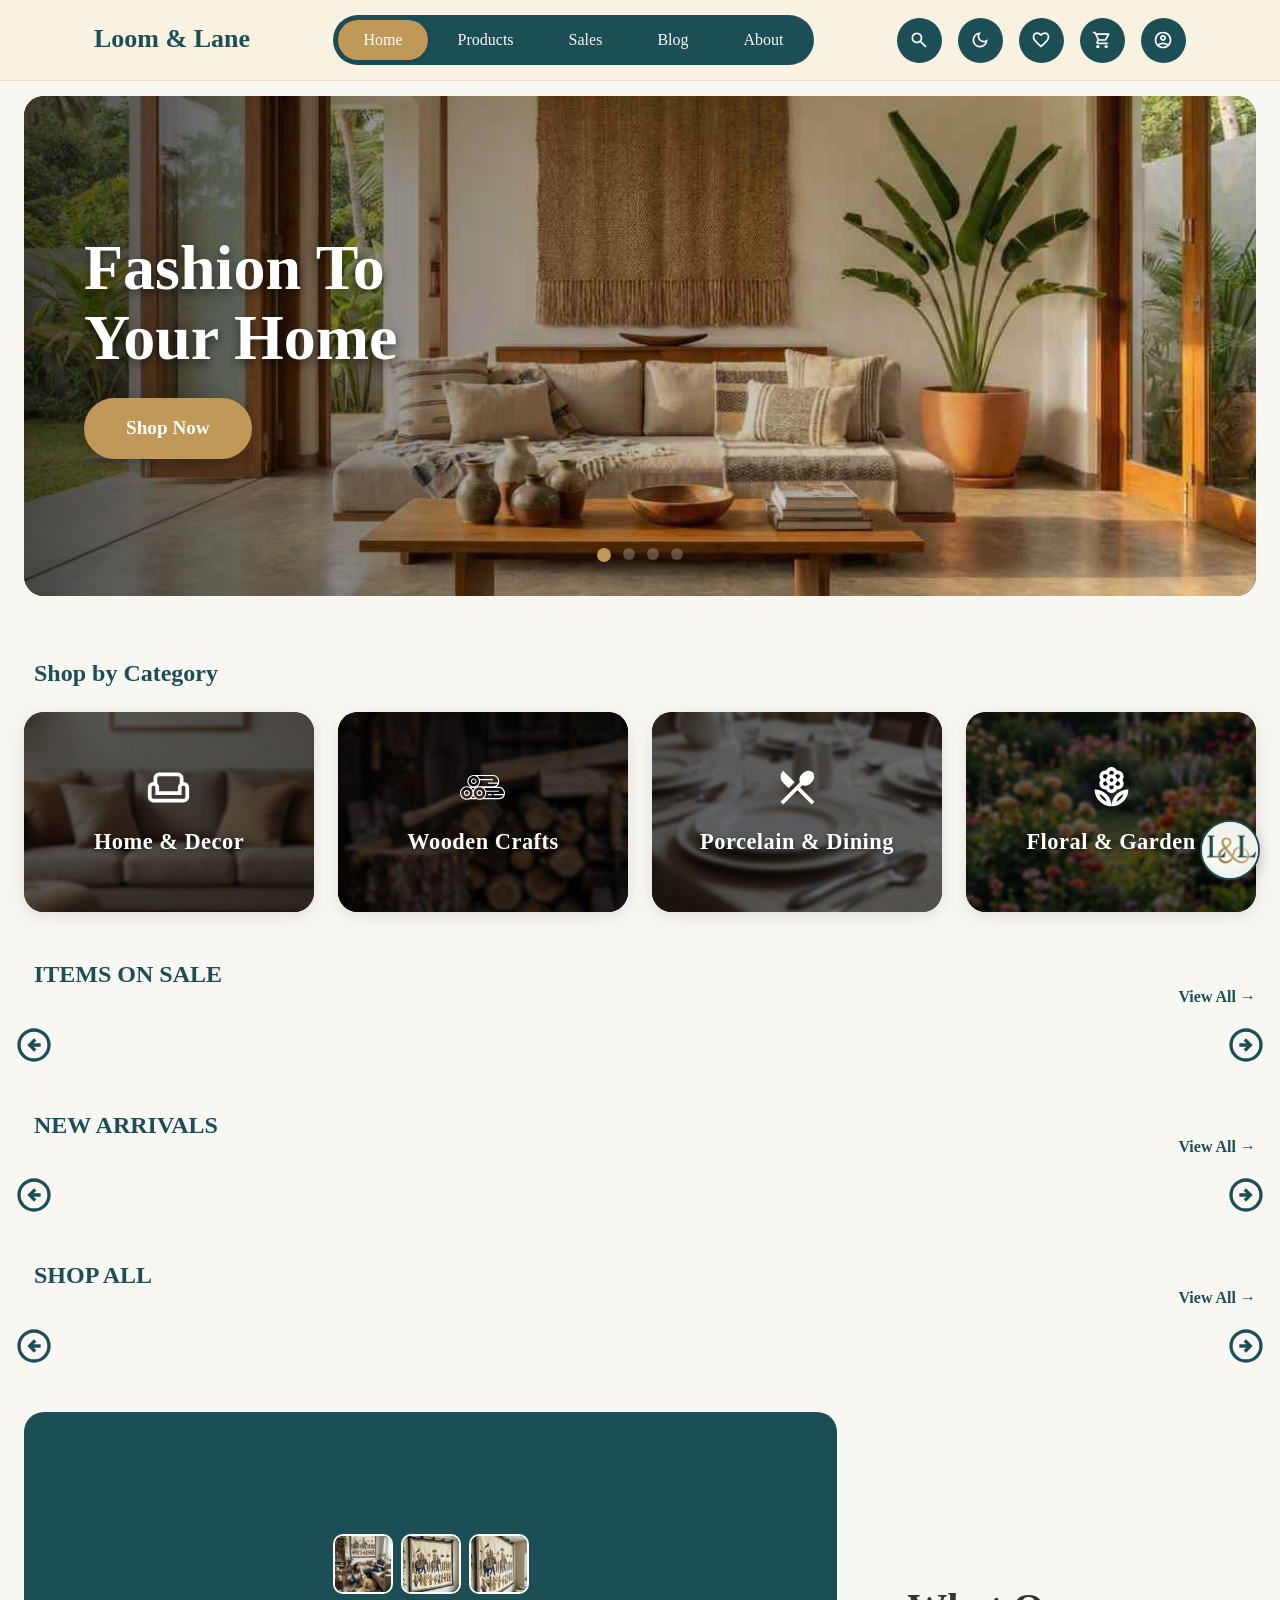
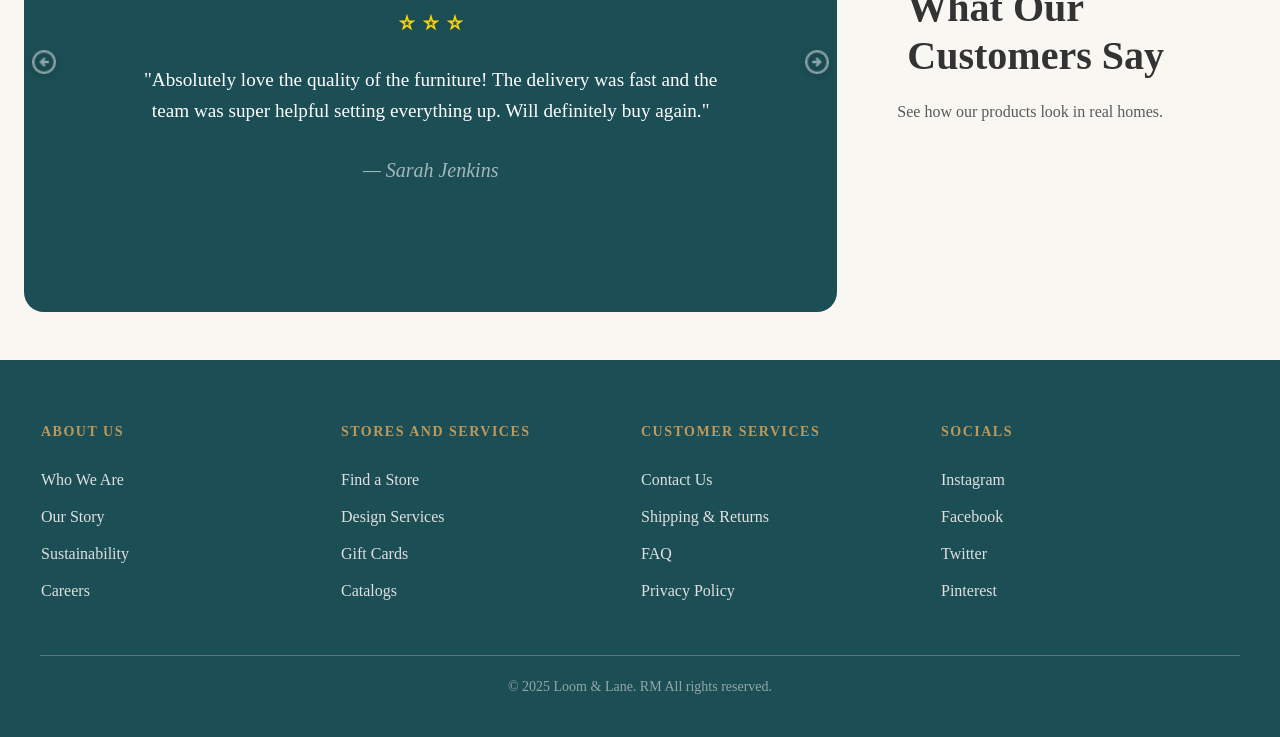
==== commit 7dbcead8: "Add files via upload" ====
--- a/index.html
+++ b/index.html
@@ -5,7 +5,7 @@
     <meta charset="UTF-8">
     <meta name="viewport" content="width=device-width, initial-scale=1.0">
     <title>Loom & Lane | Fashion To Your Home</title>
-    <link rel="icon" type="image/x-icon" href=" assets/icons/logo2.png">
+    <link rel="icon" type="image/x-icon" href="assets/icons/logo2.png">
     <link href="https://cdn.jsdelivr.net/npm/bootstrap@5.3.8/dist/css/bootstrap.min.css" rel="stylesheet">
     <link rel="stylesheet" href="css/styles.css">
 </head>
@@ -81,28 +81,28 @@
                 </div>
 
                 <div class="carousel-inner h-100">
-                    <div class="carousel-item active h-100 slide-gray" style="background-image: url(' assets/images/hero/Fashion To Your Home.jpeg');">
+                    <div class="carousel-item active h-100 slide-gray" style="background-image: url('assets/images/hero/Fashion To Your Home.jpeg');">
                         <div class="hero-overlay"></div>
                         <div class="hero-content">
                             <h2 class="hero-title">Fashion To <br>Your Home</h2>
                             <a href="products.html" class="btn-corner">Shop Now</a>
                         </div>
                     </div>
-                    <div class="carousel-item h-100 slide-blue" style="background-image: url(' assets/images/hero/saleh.jpeg');">
+                    <div class="carousel-item h-100 slide-blue" style="background-image: url('assets/images/hero/saleh.jpeg');">
                         <div class="hero-overlay"></div>
                         <div class="hero-content">
                             <h2 class="hero-title">Save up to 25%</h2>
                             <a href="sales.html" class="btn-corner">SALE</a>
                         </div>
                     </div>
-                    <div class="carousel-item h-100 slide-green" style="background-image: url(' assets/images/hero/Natural Living.jpeg');">
+                    <div class="carousel-item h-100 slide-green" style="background-image: url('assets/images/hero/Natural Living.jpeg');">
                         <div class="hero-overlay"></div>
                         <div class="hero-content">
                             <h2 class="hero-title">Natural Living</h2>
                             <a href="products.html" class="btn-corner">Buy Now</a>
                         </div>
                     </div>
-                    <div class="carousel-item h-100 slide-beige" style="background-image: url(' assets/images/hero/Cozy Comfort.jpeg');">
+                    <div class="carousel-item h-100 slide-beige" style="background-image: url('assets/images/hero/Cozy Comfort.jpeg');">
                         <div class="hero-overlay"></div>
                         <div class="hero-content">
                             <h2 class="hero-title">Cozy Comfort</h2>
@@ -231,13 +231,13 @@
                             <div class="carousel-item h-100" style="background: transparent;">
                                 <div class="d-flex flex-column justify-content-center align-items-center h-100 text-center px-5">
                                     <div class="d-flex gap-2 justify-content-center mb-3">
-                                        <img src=" assets/images/customer_review/c6.jpeg" alt="Customer Photo" class="cust-photo" onclick="openReviewImage(this)">
-                                        <img src=" assets/images/customer_review/c7.jpeg" alt="Customer Photo" class="cust-photo" onclick="openReviewImage(this)">
+                                        <img src="assets/images/customer_review/c6.jpeg" alt="Customer Photo" class="cust-photo" onclick="openReviewImage(this)">
+                                        <img src="assets/images/customer_review/c7.jpeg" alt="Customer Photo" class="cust-photo" onclick="openReviewImage(this)">
                                     </div>
                                     <div class="mb-3">
-                                        <img src=" assets/icons/Customer review/star_rate.svg" alt="5 Stars" class="star-img">
-                                        <img src=" assets/icons/Customer review/star_rate.svg" alt="5 Stars" class="star-img">
-                                        <img src=" assets/icons/Customer review/star_rate.svg" alt="5 Stars" class="star-img">
+                                        <img src="assets/icons/Customer review/star_rate.svg" alt="5 Stars" class="star-img">
+                                        <img src="assets/icons/Customer review/star_rate.svg" alt="5 Stars" class="star-img">
+                                        <img src="assets/icons/Customer review/star_rate.svg" alt="5 Stars" class="star-img">
                                     </div>
                                     <p class="review-text">"Absolutely in love with this tapestry! The batik details of the elephants and dancers are incredibly intricate and add such a warm, cultural vibe to my living room."</p>
                                     <h5 class="review-author mt-3">— Sarah Jenkins</h5>
@@ -341,7 +341,7 @@
                         <a href="product-detail.html?id=${prod.id}" class="scroll-card position-relative">
                             ${badgeHtml}
                             <div class="img-wrapper">
-                                <img src="../${prod.main_image}" alt="${prod.name}">
+                                <img src="${prod.main_image}" alt="${prod.name}">
                             </div>
                             <h5 class="mt-3 fw-bold">${prod.name}</h5>
                             <div class="d-flex gap-2 align-items-center justify-content-center">
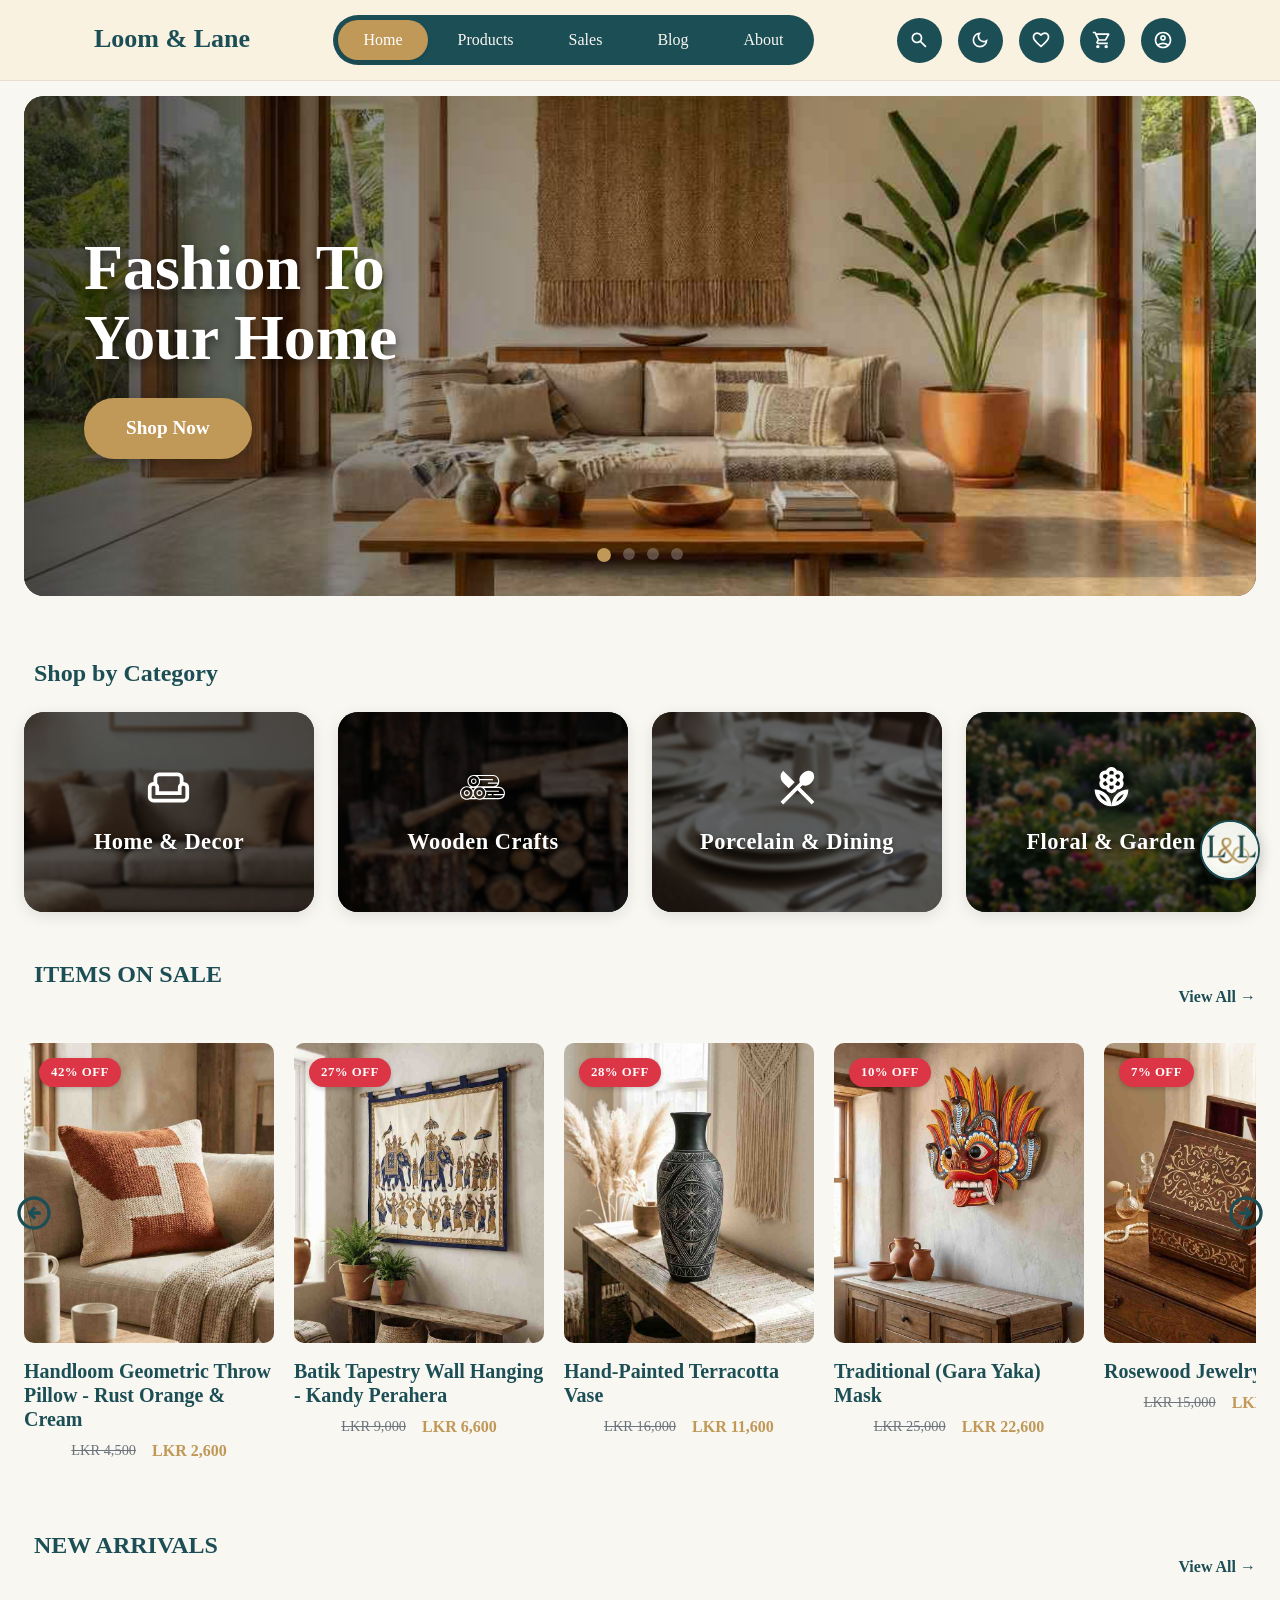
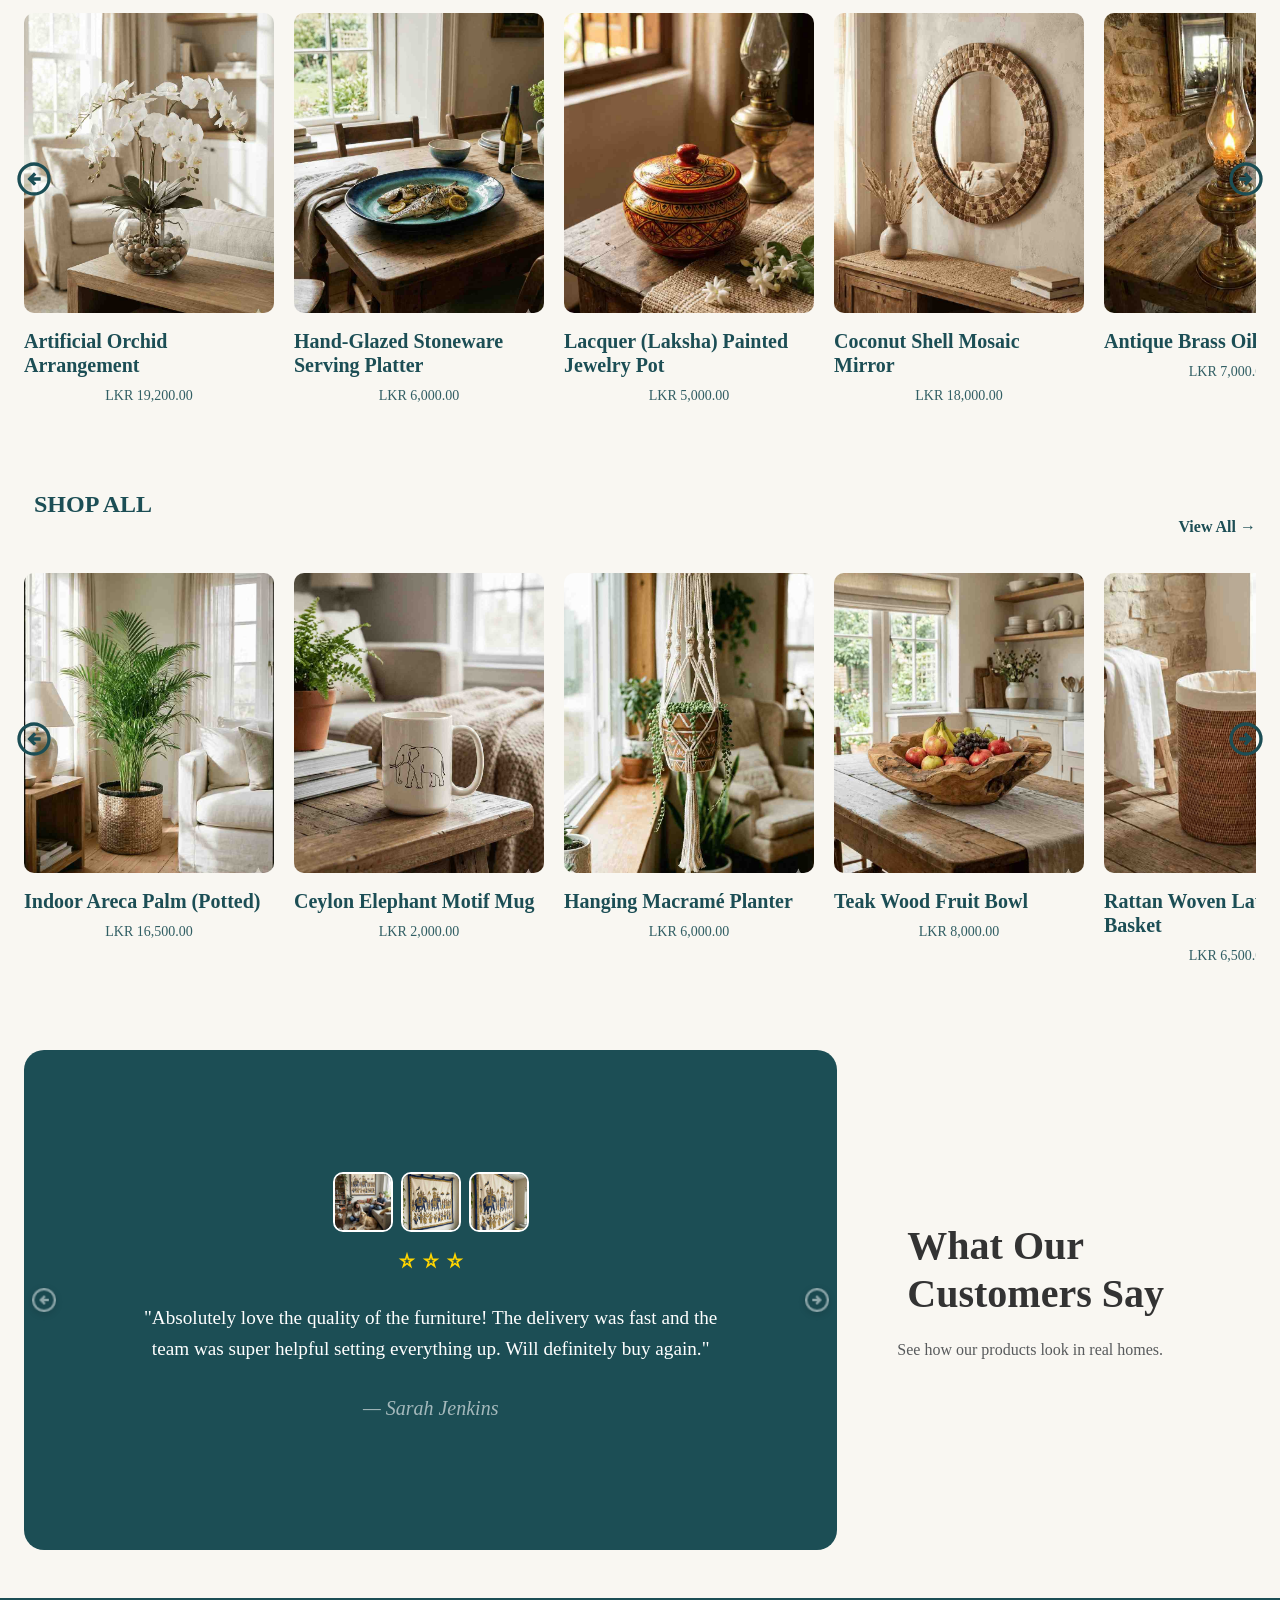
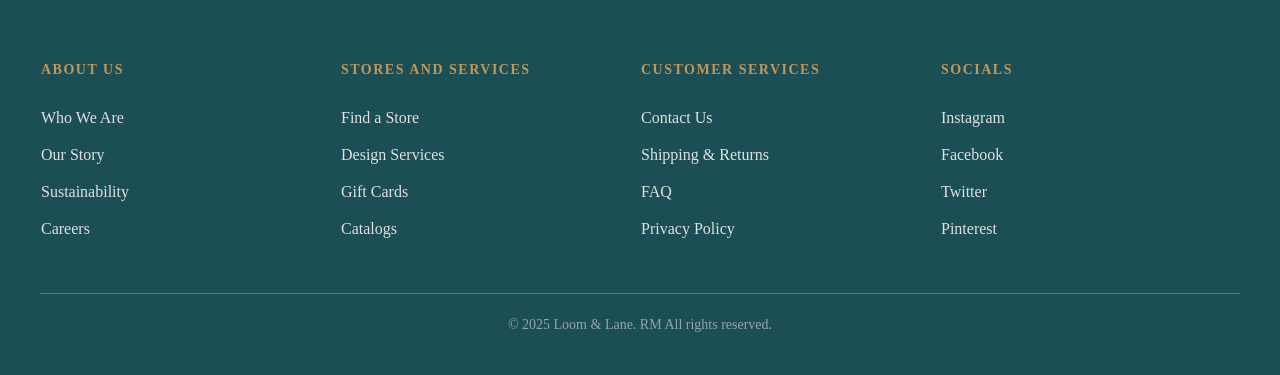
==== commit 89099da9: "Update index.html" ====
--- a/index.html
+++ b/index.html
@@ -5,6 +5,7 @@
     <meta charset="UTF-8">
     <meta name="viewport" content="width=device-width, initial-scale=1.0">
     <title>Loom & Lane | Fashion To Your Home</title>
+    <meta name="description" content="Bring fashion to your home with Loom & Lane. Explore our curated collection of handcrafted wooden crafts, elegant porcelain, and sustainable home decor.">
     <link rel="icon" type="image/x-icon" href="assets/icons/logo2.png">
     <link href="https://cdn.jsdelivr.net/npm/bootstrap@5.3.8/dist/css/bootstrap.min.css" rel="stylesheet">
     <link rel="stylesheet" href="css/styles.css">
@@ -371,4 +372,4 @@
     <script src="js/chatbot.js"></script>
 
 </body>
-</html>+</html>
